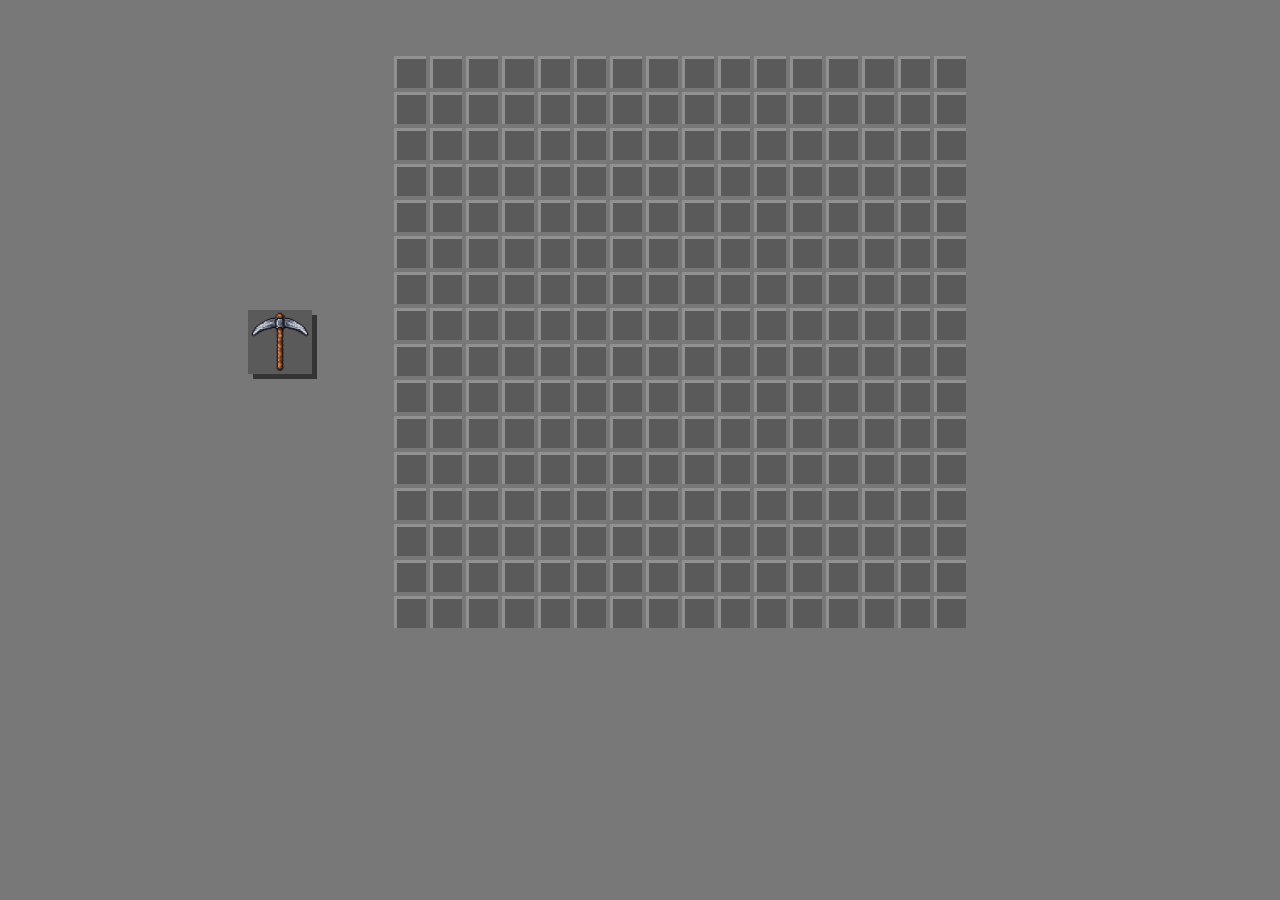
==== miner-game.html @ 1f645772 "Rename miner_game.html to miner-game.html" ====
<!DOCTYPE html>
<html lang="en">
    <head>
        <meta charset="UTF-8">
        <meta name="viewport" content="width=device-width, initial-scale=1.0">
        <link rel="stylesheet" href="style_game.css">
        <link rel="icon" href="img/logo.png" type="image/x-icon">
        <title>Miner_game</title>
    </head>

    <body>
        <div class="field-container">
            <div class="restarter"><img src="img/pickaxe.png" alt=""></div>


            <div class="field"></div>
        </div>
        <script src="script.js"></script>
    </body>
---- style_game.css ----
@import url('https://fonts.googleapis.com/css2?family=Pixelify+Sans:wght@400..700&display=swap');

body {
    font-family: "Pixelify Sans", sans-serif;
    font-optical-sizing: auto;
    font-weight: weight;
    font-style: normal;
    width: 100%;
    height: 100%;
    margin: 0;
    padding: 0;
    color: white;



    background-color: #787878;
}

.field-container {
    width: 100%;
    height: 100%;
    display: flex;
    align-items: center;
    justify-content: center;
    gap: 16px;
    margin-top: 5vh;
    position: relative;
    top: 1vh;
}

.field {
    width: 45vw;
    height: 45vw;
    display: grid;
    grid-template-columns: repeat(16, 1fr);
    grid-template-rows: repeat(16, 1fr);
}

.cell { 
    background-color: #5a5a5a;
    border: #787878 2px solid;
    box-shadow: inset 3px 3px 0 0 #929191;
    font-size: 24px;
    padding-left: 12px;
    padding-top: 12px;
}

.restarter {
    display: grid;
    gap: 5px;
    background-color: #5a5a5a;
    box-shadow: 5px 5px 0 0 #343434;
    width: 5vw;
    height: 5vw;
    grid-template-columns: (1, 1fr);
    grid-template-rows: (1, 1fr);
    position: relative;
    right: 5vw;
}

.restarter img {
    width: 5vw;
    height: 5vw;
}

.open {
    background-color: #787878
}

.mine {
    background-color: #795151;
}
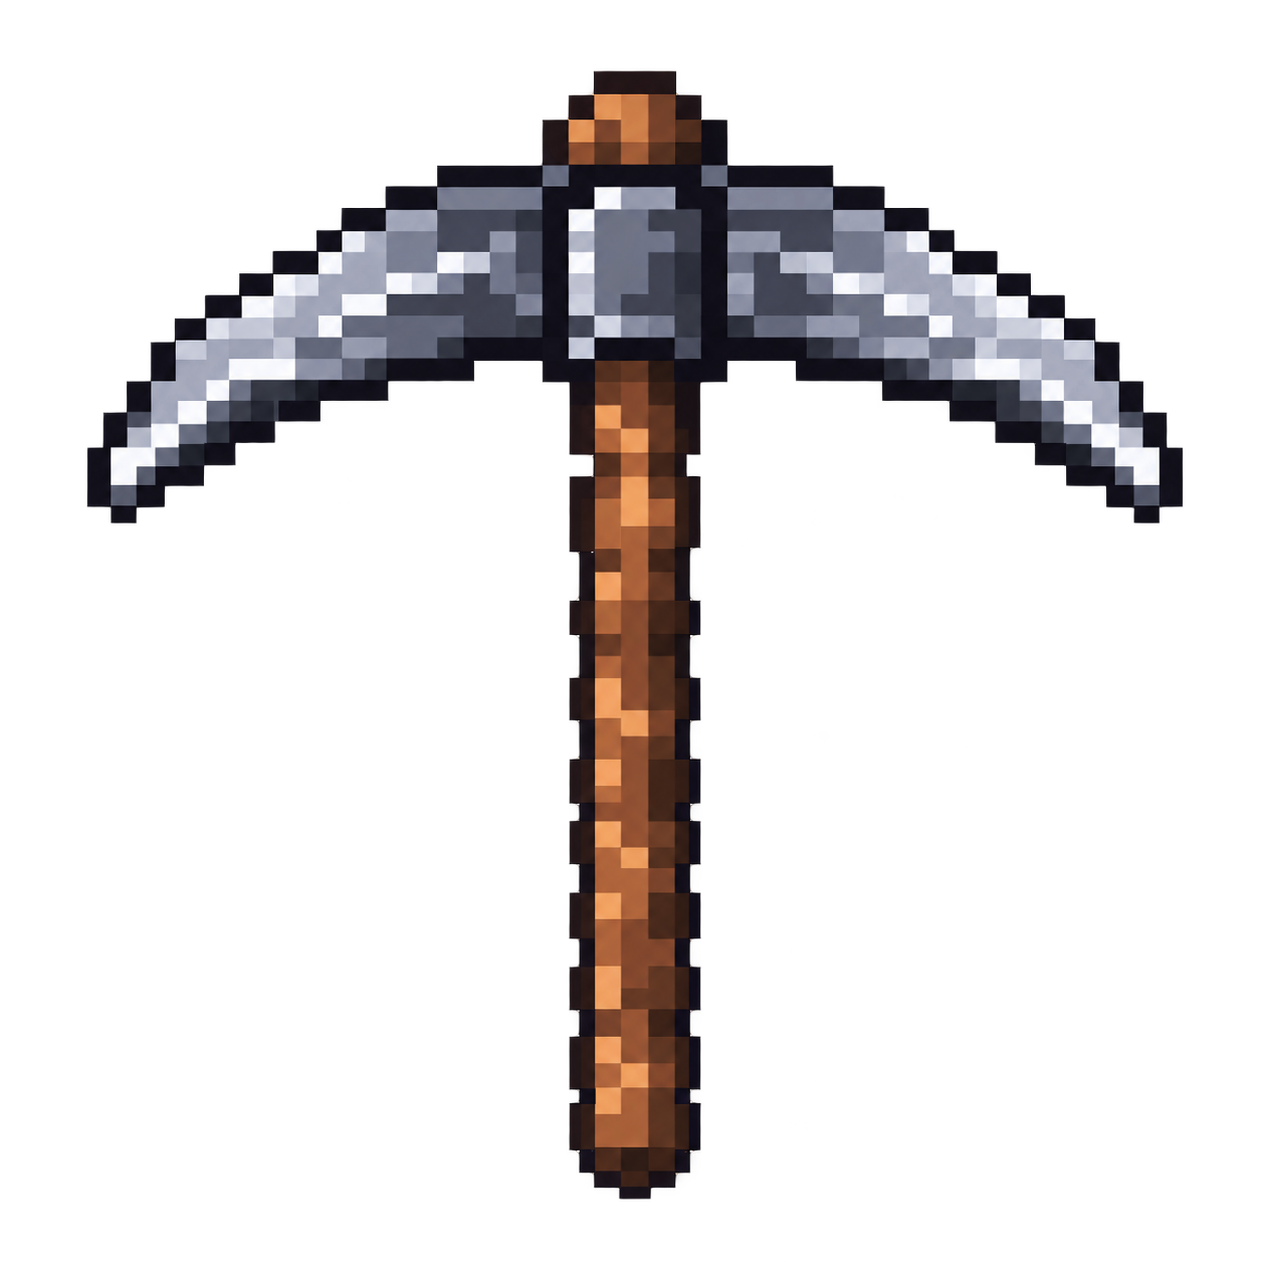
==== commit 0fee8e8c: "Update miner-game.html" ====
--- a/miner-game.html
+++ b/miner-game.html
@@ -3,7 +3,7 @@
     <head>
         <meta charset="UTF-8">
         <meta name="viewport" content="width=device-width, initial-scale=1.0">
-        <link rel="stylesheet" href="style_game.css">
+        <link rel="stylesheet" href="style-game.css">
         <link rel="icon" href="img/logo.png" type="image/x-icon">
         <title>Miner_game</title>
     </head>
